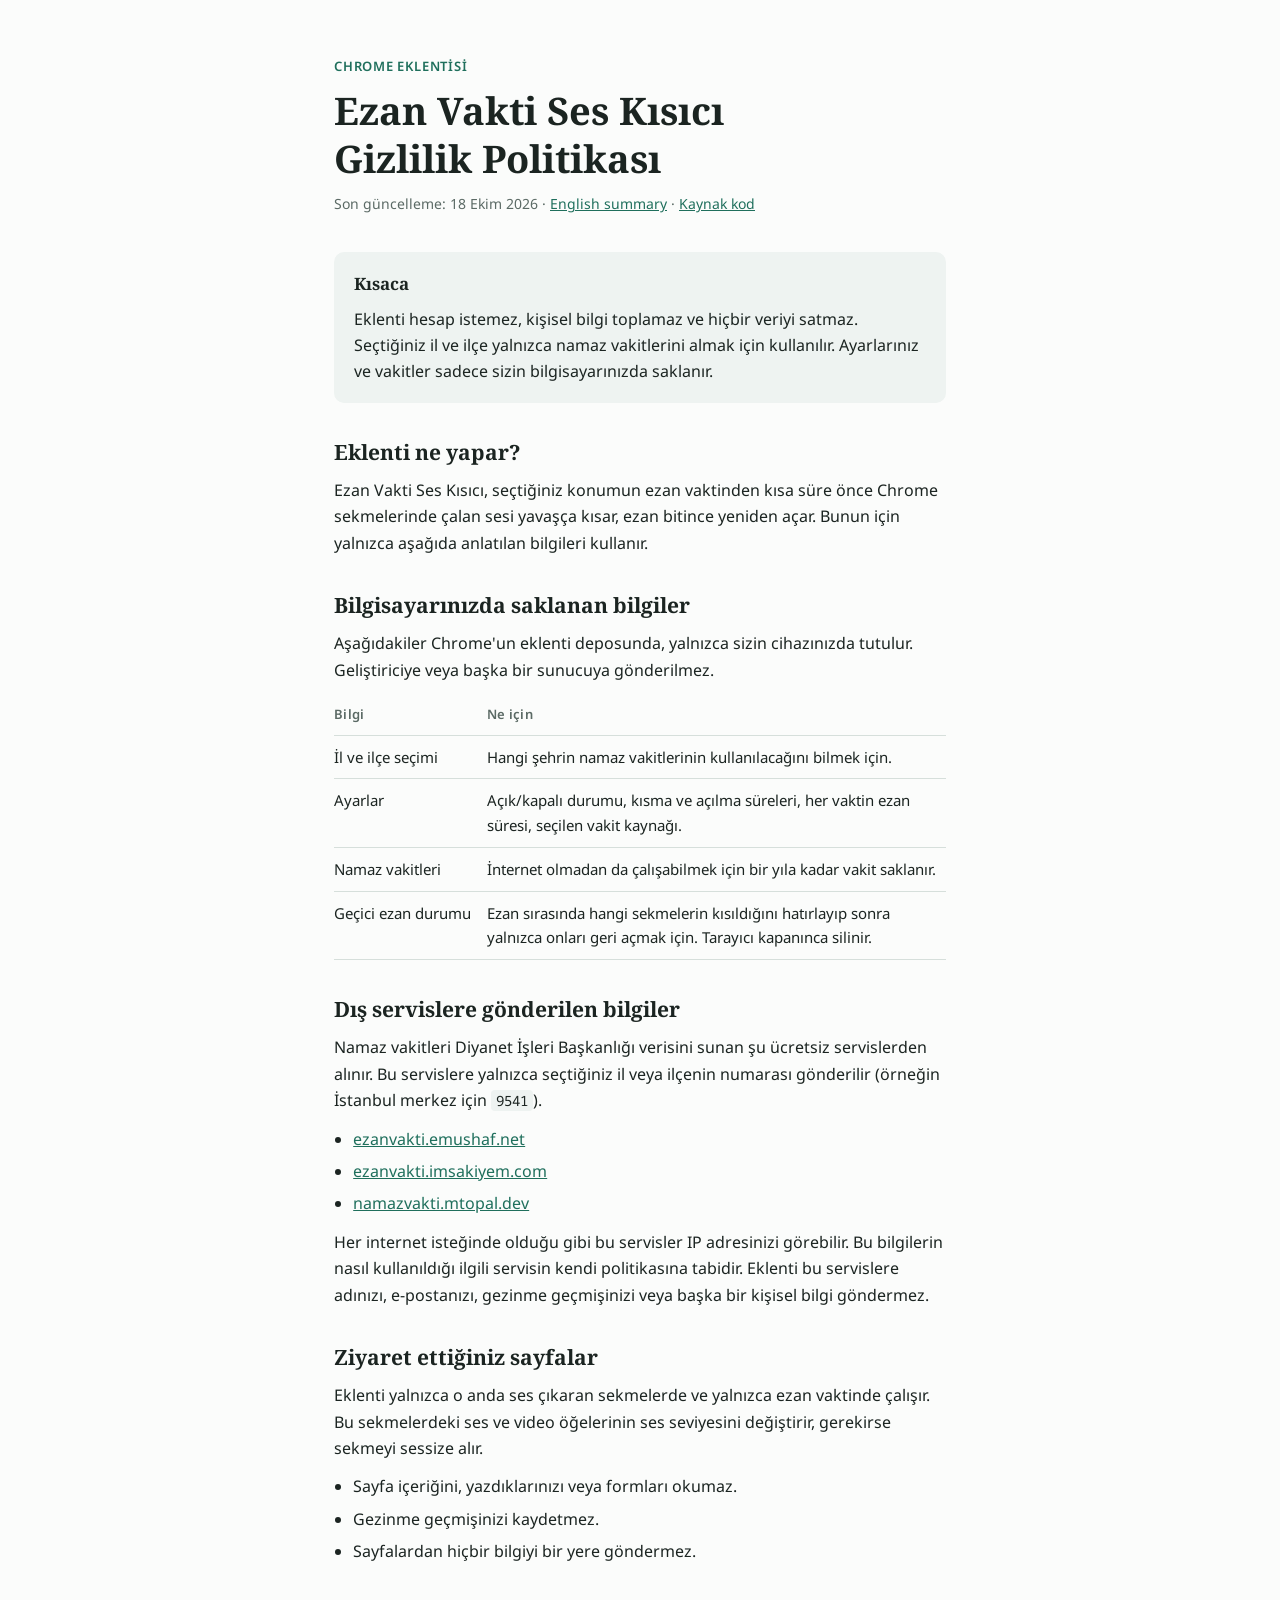
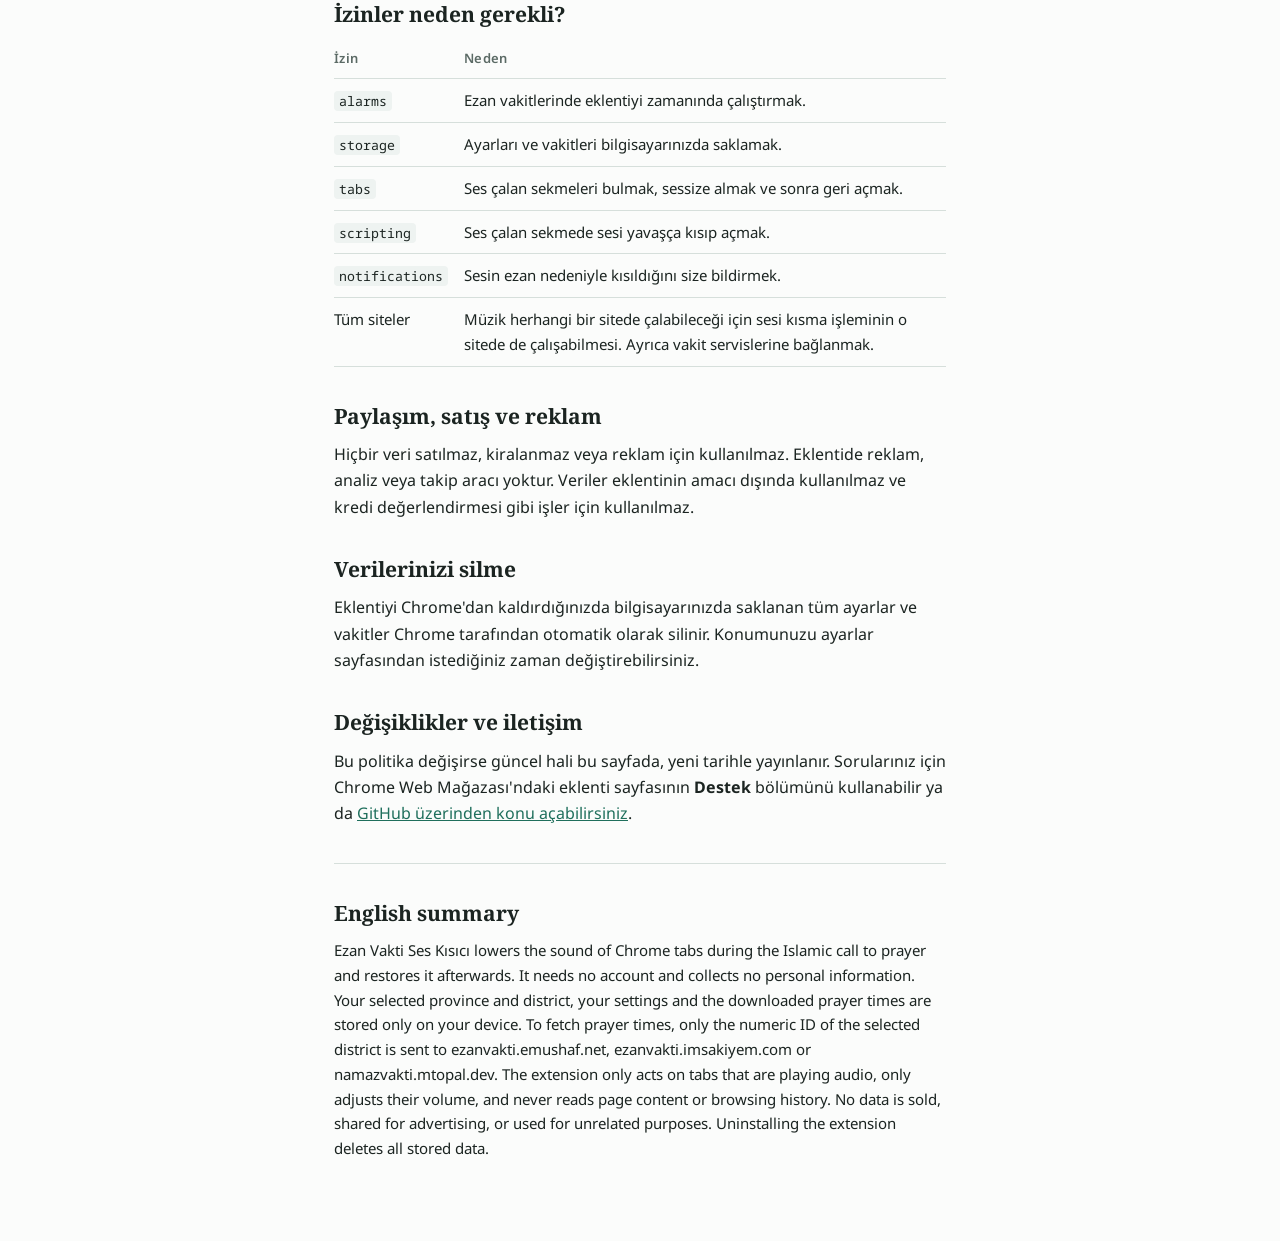
==== docs/gizlilik.html @ f0331356 "Ezan Vakti Ses Kısıcı Chrome eklentisi Ezan vakitlerinde tarayıcı sekmelerindeki sesi yavaşça kısan," ====
<!doctype html>
<html lang="tr">
<head>
<meta charset="utf-8">
<meta name="viewport" content="width=device-width, initial-scale=1">
<title>Ezan Vakti Ses Kısıcı Gizlilik Politikası</title>
<link rel="preconnect" href="https://fonts.googleapis.com">
<link rel="preconnect" href="https://fonts.gstatic.com" crossorigin>
<link rel="stylesheet" href="https://fonts.googleapis.com/css2?family=Noto+Sans:wght@400;600&family=Noto+Serif:wght@600;700&family=Noto+Sans+Mono:wght@400&display=swap">
<style>
  /* Layout: tek sütun belge, sağda dar bir "özet" bandı yok; başta kısa özet kutusu, sonra numarasız bölümler */
  :root {
    --bg: #fbfcfb;
    --surface: #eef3f1;
    --fg: #1b2421;
    --muted: #5b6a65;
    --rule: #d6dfdb;
    --accent: #1f6f5c;
    --font-display: "Noto Serif", Georgia, "Times New Roman", serif;
    --font-body: "Noto Sans", "Segoe UI", system-ui, sans-serif;
    --font-mono: "Noto Sans Mono", ui-monospace, Consolas, monospace;
  }
  @media (prefers-color-scheme: dark) {
    :root:not([data-theme="light"]) {
      --bg: #121816; --surface: #1b2421; --fg: #e3ebe8; --muted: #9db0a9; --rule: #2c3833; --accent: #5cc1a4;
      color-scheme: dark;
    }
  }
  :root[data-theme="dark"] {
    --bg: #121816; --surface: #1b2421; --fg: #e3ebe8; --muted: #9db0a9; --rule: #2c3833; --accent: #5cc1a4;
    color-scheme: dark;
  }

  body {
    background: var(--bg);
    color: var(--fg);
    font: 16px/1.65 var(--font-body);
    padding-left: max(16px, env(safe-area-inset-left, 0px));
    padding-right: max(16px, env(safe-area-inset-right, 0px));
  }
  main { max-width: 68ch; margin: 0 auto; padding-block: 48px 72px; display: grid; gap: 36px; }
  header { display: grid; gap: 10px; }
  .eyebrow { font-size: 13px; letter-spacing: .06em; text-transform: uppercase; color: var(--accent); font-weight: 600; }
  h1, h2 { font-family: var(--font-display); text-wrap: balance; margin: 0; line-height: 1.25; }
  h1 { font-size: clamp(28px, 5vw, 38px); }
  h2 { font-size: 21px; }
  p, ul { margin: 0; }
  ul { padding-left: 1.2em; display: grid; gap: 6px; }
  section { display: grid; gap: 12px; min-width: 0; }
  .meta { color: var(--muted); font-size: 14px; }
  a { color: var(--accent); }
  a:focus-visible { outline: 2px solid var(--accent); outline-offset: 2px; border-radius: 2px; }
  code { font-family: var(--font-mono); font-size: .88em; background: var(--surface); padding: 1px 5px; border-radius: 4px; }

  .summary { background: var(--surface); border-radius: 10px; padding: 18px 20px; display: grid; gap: 8px; }
  .summary strong { font-family: var(--font-display); font-size: 17px; }

  .table-wrap { overflow-x: auto; }
  table { width: 100%; border-collapse: collapse; font-size: 15px; }
  th, td { text-align: left; vertical-align: top; padding: 9px 10px 9px 0; border-bottom: 1px solid var(--rule); }
  th { font-size: 13px; color: var(--muted); font-weight: 600; letter-spacing: .02em; }
  td:first-child { white-space: nowrap; padding-right: 16px; }

  hr { border: 0; border-top: 1px solid var(--rule); margin: 0; }
  #en { font-size: 15px; }
</style>
</head>
<body>

<main>
  <header>
    <div class="eyebrow">Chrome eklentisi</div>
    <h1>Ezan Vakti Ses Kısıcı Gizlilik Politikası</h1>
    <p class="meta">Son güncelleme: 18 Ekim 2026 · <a href="#en">English summary</a> · <a href="https://github.com/enzifiri/ezan-vakti-ses-kisici">Kaynak kod</a></p>
  </header>

  <div class="summary">
    <strong>Kısaca</strong>
    <p>Eklenti hesap istemez, kişisel bilgi toplamaz ve hiçbir veriyi satmaz. Seçtiğiniz il ve ilçe yalnızca namaz vakitlerini almak için kullanılır. Ayarlarınız ve vakitler sadece sizin bilgisayarınızda saklanır.</p>
  </div>

  <section>
    <h2>Eklenti ne yapar?</h2>
    <p>Ezan Vakti Ses Kısıcı, seçtiğiniz konumun ezan vaktinden kısa süre önce Chrome sekmelerinde çalan sesi yavaşça kısar, ezan bitince yeniden açar. Bunun için yalnızca aşağıda anlatılan bilgileri kullanır.</p>
  </section>

  <section>
    <h2>Bilgisayarınızda saklanan bilgiler</h2>
    <p>Aşağıdakiler Chrome'un eklenti deposunda, yalnızca sizin cihazınızda tutulur. Geliştiriciye veya başka bir sunucuya gönderilmez.</p>
    <div class="table-wrap">
      <table>
        <thead><tr><th>Bilgi</th><th>Ne için</th></tr></thead>
        <tbody>
          <tr><td>İl ve ilçe seçimi</td><td>Hangi şehrin namaz vakitlerinin kullanılacağını bilmek için.</td></tr>
          <tr><td>Ayarlar</td><td>Açık/kapalı durumu, kısma ve açılma süreleri, her vaktin ezan süresi, seçilen vakit kaynağı.</td></tr>
          <tr><td>Namaz vakitleri</td><td>İnternet olmadan da çalışabilmek için bir yıla kadar vakit saklanır.</td></tr>
          <tr><td>Geçici ezan durumu</td><td>Ezan sırasında hangi sekmelerin kısıldığını hatırlayıp sonra yalnızca onları geri açmak için. Tarayıcı kapanınca silinir.</td></tr>
        </tbody>
      </table>
    </div>
  </section>

  <section>
    <h2>Dış servislere gönderilen bilgiler</h2>
    <p>Namaz vakitleri Diyanet İşleri Başkanlığı verisini sunan şu ücretsiz servislerden alınır. Bu servislere yalnızca seçtiğiniz il veya ilçenin numarası gönderilir (örneğin İstanbul merkez için <code>9541</code>).</p>
    <ul>
      <li><a href="https://ezanvakti.emushaf.net" target="_blank" rel="noopener">ezanvakti.emushaf.net</a></li>
      <li><a href="https://ezanvakti.imsakiyem.com" target="_blank" rel="noopener">ezanvakti.imsakiyem.com</a></li>
      <li><a href="https://namazvakti.mtopal.dev" target="_blank" rel="noopener">namazvakti.mtopal.dev</a></li>
    </ul>
    <p>Her internet isteğinde olduğu gibi bu servisler IP adresinizi görebilir. Bu bilgilerin nasıl kullanıldığı ilgili servisin kendi politikasına tabidir. Eklenti bu servislere adınızı, e-postanızı, gezinme geçmişinizi veya başka bir kişisel bilgi göndermez.</p>
  </section>

  <section>
    <h2>Ziyaret ettiğiniz sayfalar</h2>
    <p>Eklenti yalnızca o anda ses çıkaran sekmelerde ve yalnızca ezan vaktinde çalışır. Bu sekmelerdeki ses ve video öğelerinin ses seviyesini değiştirir, gerekirse sekmeyi sessize alır.</p>
    <ul>
      <li>Sayfa içeriğini, yazdıklarınızı veya formları okumaz.</li>
      <li>Gezinme geçmişinizi kaydetmez.</li>
      <li>Sayfalardan hiçbir bilgiyi bir yere göndermez.</li>
    </ul>
  </section>

  <section>
    <h2>İzinler neden gerekli?</h2>
    <div class="table-wrap">
      <table>
        <thead><tr><th>İzin</th><th>Neden</th></tr></thead>
        <tbody>
          <tr><td><code>alarms</code></td><td>Ezan vakitlerinde eklentiyi zamanında çalıştırmak.</td></tr>
          <tr><td><code>storage</code></td><td>Ayarları ve vakitleri bilgisayarınızda saklamak.</td></tr>
          <tr><td><code>tabs</code></td><td>Ses çalan sekmeleri bulmak, sessize almak ve sonra geri açmak.</td></tr>
          <tr><td><code>scripting</code></td><td>Ses çalan sekmede sesi yavaşça kısıp açmak.</td></tr>
          <tr><td><code>notifications</code></td><td>Sesin ezan nedeniyle kısıldığını size bildirmek.</td></tr>
          <tr><td>Tüm siteler</td><td>Müzik herhangi bir sitede çalabileceği için sesi kısma işleminin o sitede de çalışabilmesi. Ayrıca vakit servislerine bağlanmak.</td></tr>
        </tbody>
      </table>
    </div>
  </section>

  <section>
    <h2>Paylaşım, satış ve reklam</h2>
    <p>Hiçbir veri satılmaz, kiralanmaz veya reklam için kullanılmaz. Eklentide reklam, analiz veya takip aracı yoktur. Veriler eklentinin amacı dışında kullanılmaz ve kredi değerlendirmesi gibi işler için kullanılmaz.</p>
  </section>

  <section>
    <h2>Verilerinizi silme</h2>
    <p>Eklentiyi Chrome'dan kaldırdığınızda bilgisayarınızda saklanan tüm ayarlar ve vakitler Chrome tarafından otomatik olarak silinir. Konumunuzu ayarlar sayfasından istediğiniz zaman değiştirebilirsiniz.</p>
  </section>

  <section>
    <h2>Değişiklikler ve iletişim</h2>
    <p>Bu politika değişirse güncel hali bu sayfada, yeni tarihle yayınlanır. Sorularınız için Chrome Web Mağazası'ndaki eklenti sayfasının <strong>Destek</strong> bölümünü kullanabilir ya da <a href="https://github.com/enzifiri/ezan-vakti-ses-kisici/issues">GitHub üzerinden konu açabilirsiniz</a>.</p>
  </section>

  <hr>

  <section id="en" lang="en">
    <h2>English summary</h2>
    <p>Ezan Vakti Ses Kısıcı lowers the sound of Chrome tabs during the Islamic call to prayer and restores it afterwards. It needs no account and collects no personal information. Your selected province and district, your settings and the downloaded prayer times are stored only on your device. To fetch prayer times, only the numeric ID of the selected district is sent to ezanvakti.emushaf.net, ezanvakti.imsakiyem.com or namazvakti.mtopal.dev. The extension only acts on tabs that are playing audio, only adjusts their volume, and never reads page content or browsing history. No data is sold, shared for advertising, or used for unrelated purposes. Uninstalling the extension deletes all stored data.</p>
  </section>
</main>
</body>
</html>
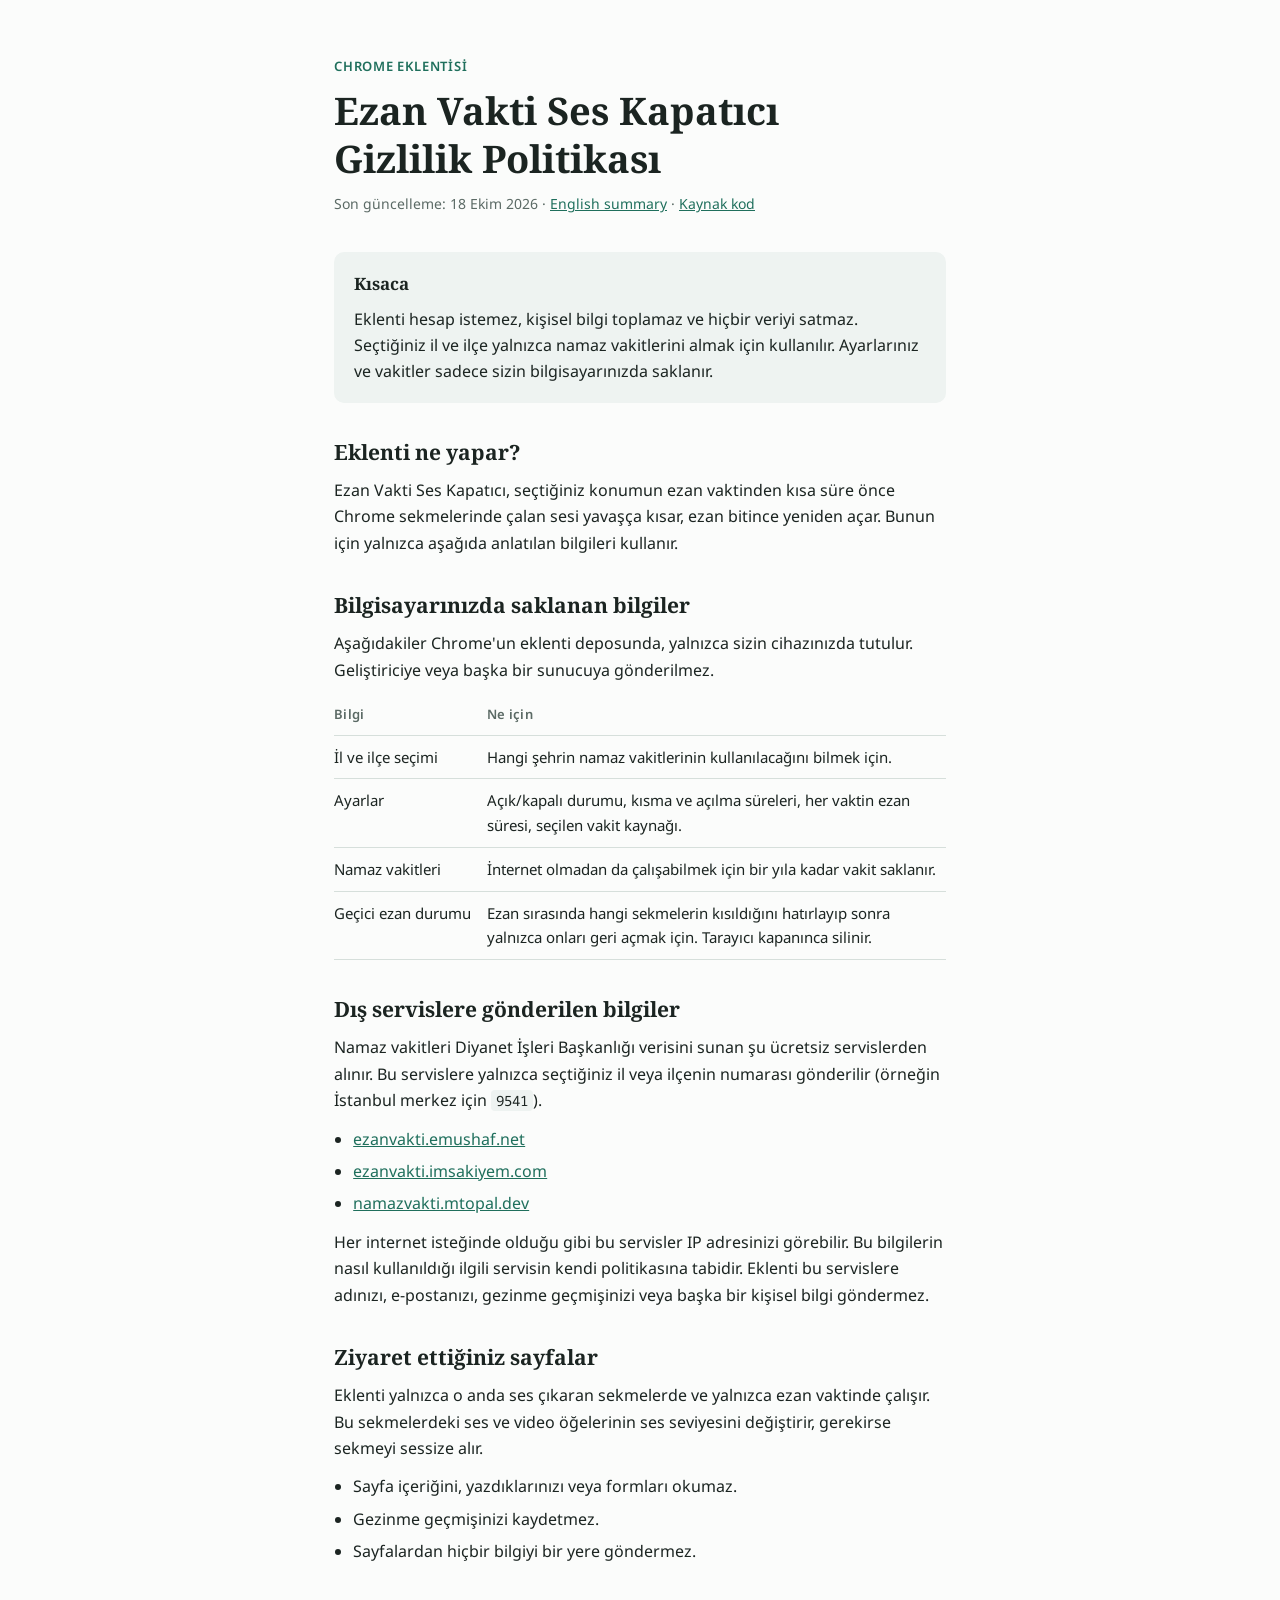
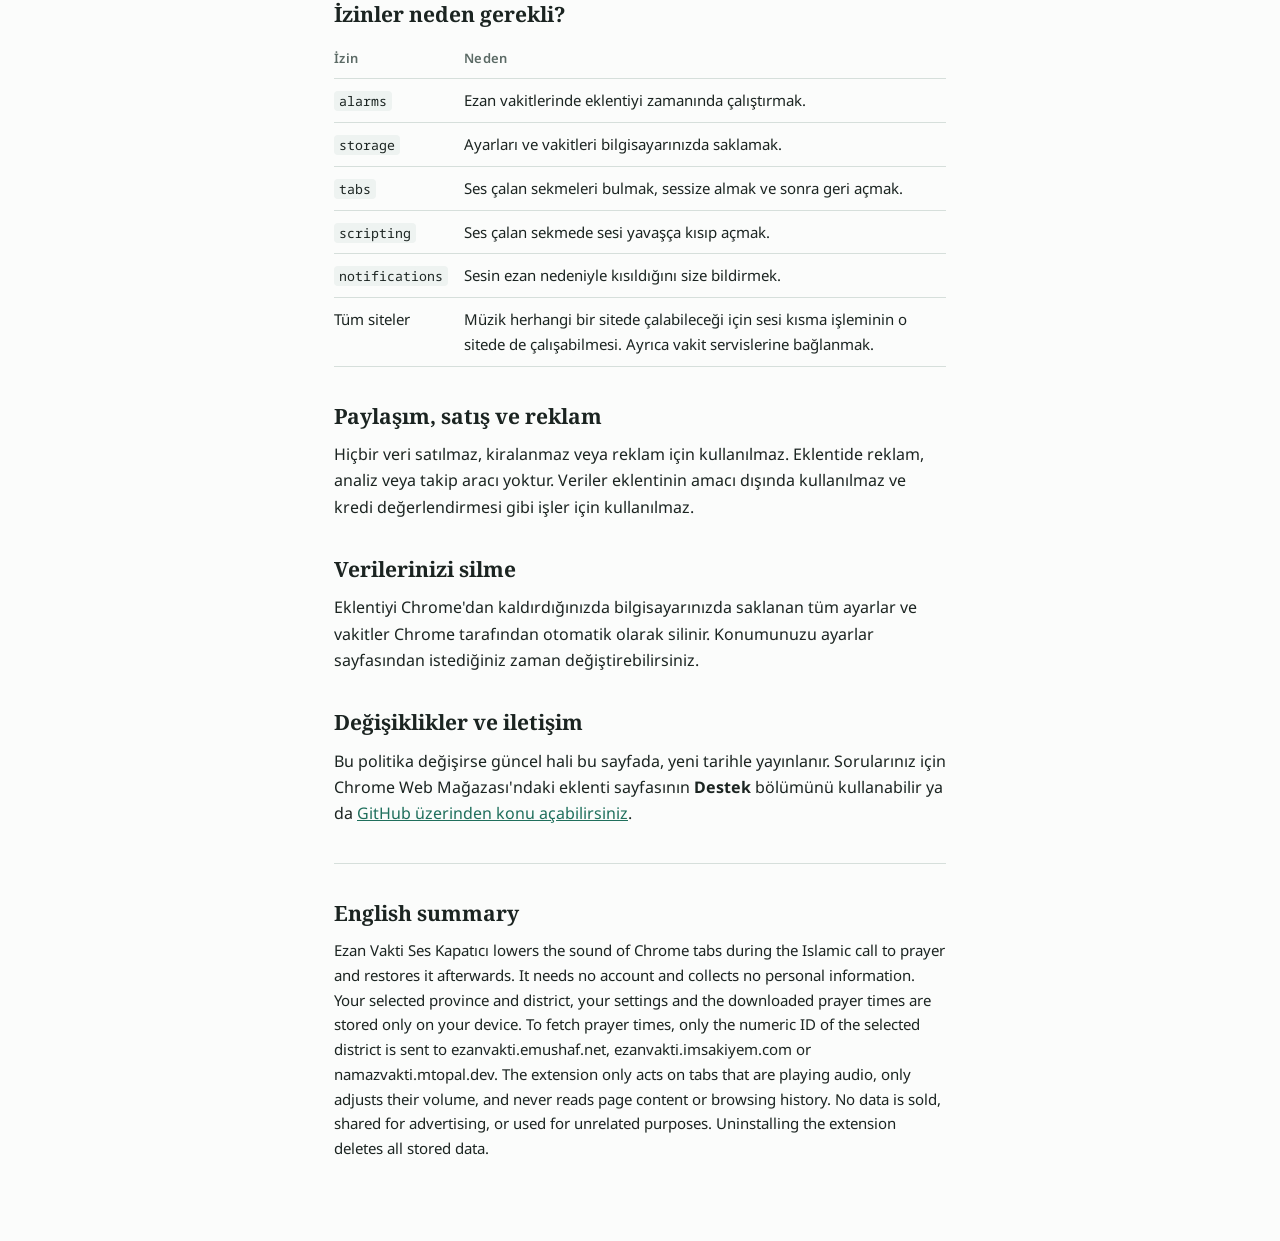
==== commit 83b03072: "Adı Ezan Vakti Ses Kapatıcı olarak değiştir, sürüm 1.0.1 Manifest, arayüz başlıkları, gizlilik sayfa" ====
--- a/docs/gizlilik.html
+++ b/docs/gizlilik.html
@@ -3,7 +3,7 @@
 <head>
 <meta charset="utf-8">
 <meta name="viewport" content="width=device-width, initial-scale=1">
-<title>Ezan Vakti Ses Kısıcı Gizlilik Politikası</title>
+<title>Ezan Vakti Ses Kapatıcı Gizlilik Politikası</title>
 <link rel="preconnect" href="https://fonts.googleapis.com">
 <link rel="preconnect" href="https://fonts.gstatic.com" crossorigin>
 <link rel="stylesheet" href="https://fonts.googleapis.com/css2?family=Noto+Sans:wght@400;600&family=Noto+Serif:wght@600;700&family=Noto+Sans+Mono:wght@400&display=swap">
@@ -70,7 +70,7 @@
 <main>
   <header>
     <div class="eyebrow">Chrome eklentisi</div>
-    <h1>Ezan Vakti Ses Kısıcı Gizlilik Politikası</h1>
+    <h1>Ezan Vakti Ses Kapatıcı Gizlilik Politikası</h1>
     <p class="meta">Son güncelleme: 18 Ekim 2026 · <a href="#en">English summary</a> · <a href="https://github.com/enzifiri/ezan-vakti-ses-kisici">Kaynak kod</a></p>
   </header>
 
@@ -81,7 +81,7 @@
 
   <section>
     <h2>Eklenti ne yapar?</h2>
-    <p>Ezan Vakti Ses Kısıcı, seçtiğiniz konumun ezan vaktinden kısa süre önce Chrome sekmelerinde çalan sesi yavaşça kısar, ezan bitince yeniden açar. Bunun için yalnızca aşağıda anlatılan bilgileri kullanır.</p>
+    <p>Ezan Vakti Ses Kapatıcı, seçtiğiniz konumun ezan vaktinden kısa süre önce Chrome sekmelerinde çalan sesi yavaşça kısar, ezan bitince yeniden açar. Bunun için yalnızca aşağıda anlatılan bilgileri kullanır.</p>
   </section>
 
   <section>
@@ -157,7 +157,7 @@
 
   <section id="en" lang="en">
     <h2>English summary</h2>
-    <p>Ezan Vakti Ses Kısıcı lowers the sound of Chrome tabs during the Islamic call to prayer and restores it afterwards. It needs no account and collects no personal information. Your selected province and district, your settings and the downloaded prayer times are stored only on your device. To fetch prayer times, only the numeric ID of the selected district is sent to ezanvakti.emushaf.net, ezanvakti.imsakiyem.com or namazvakti.mtopal.dev. The extension only acts on tabs that are playing audio, only adjusts their volume, and never reads page content or browsing history. No data is sold, shared for advertising, or used for unrelated purposes. Uninstalling the extension deletes all stored data.</p>
+    <p>Ezan Vakti Ses Kapatıcı lowers the sound of Chrome tabs during the Islamic call to prayer and restores it afterwards. It needs no account and collects no personal information. Your selected province and district, your settings and the downloaded prayer times are stored only on your device. To fetch prayer times, only the numeric ID of the selected district is sent to ezanvakti.emushaf.net, ezanvakti.imsakiyem.com or namazvakti.mtopal.dev. The extension only acts on tabs that are playing audio, only adjusts their volume, and never reads page content or browsing history. No data is sold, shared for advertising, or used for unrelated purposes. Uninstalling the extension deletes all stored data.</p>
   </section>
 </main>
 </body>
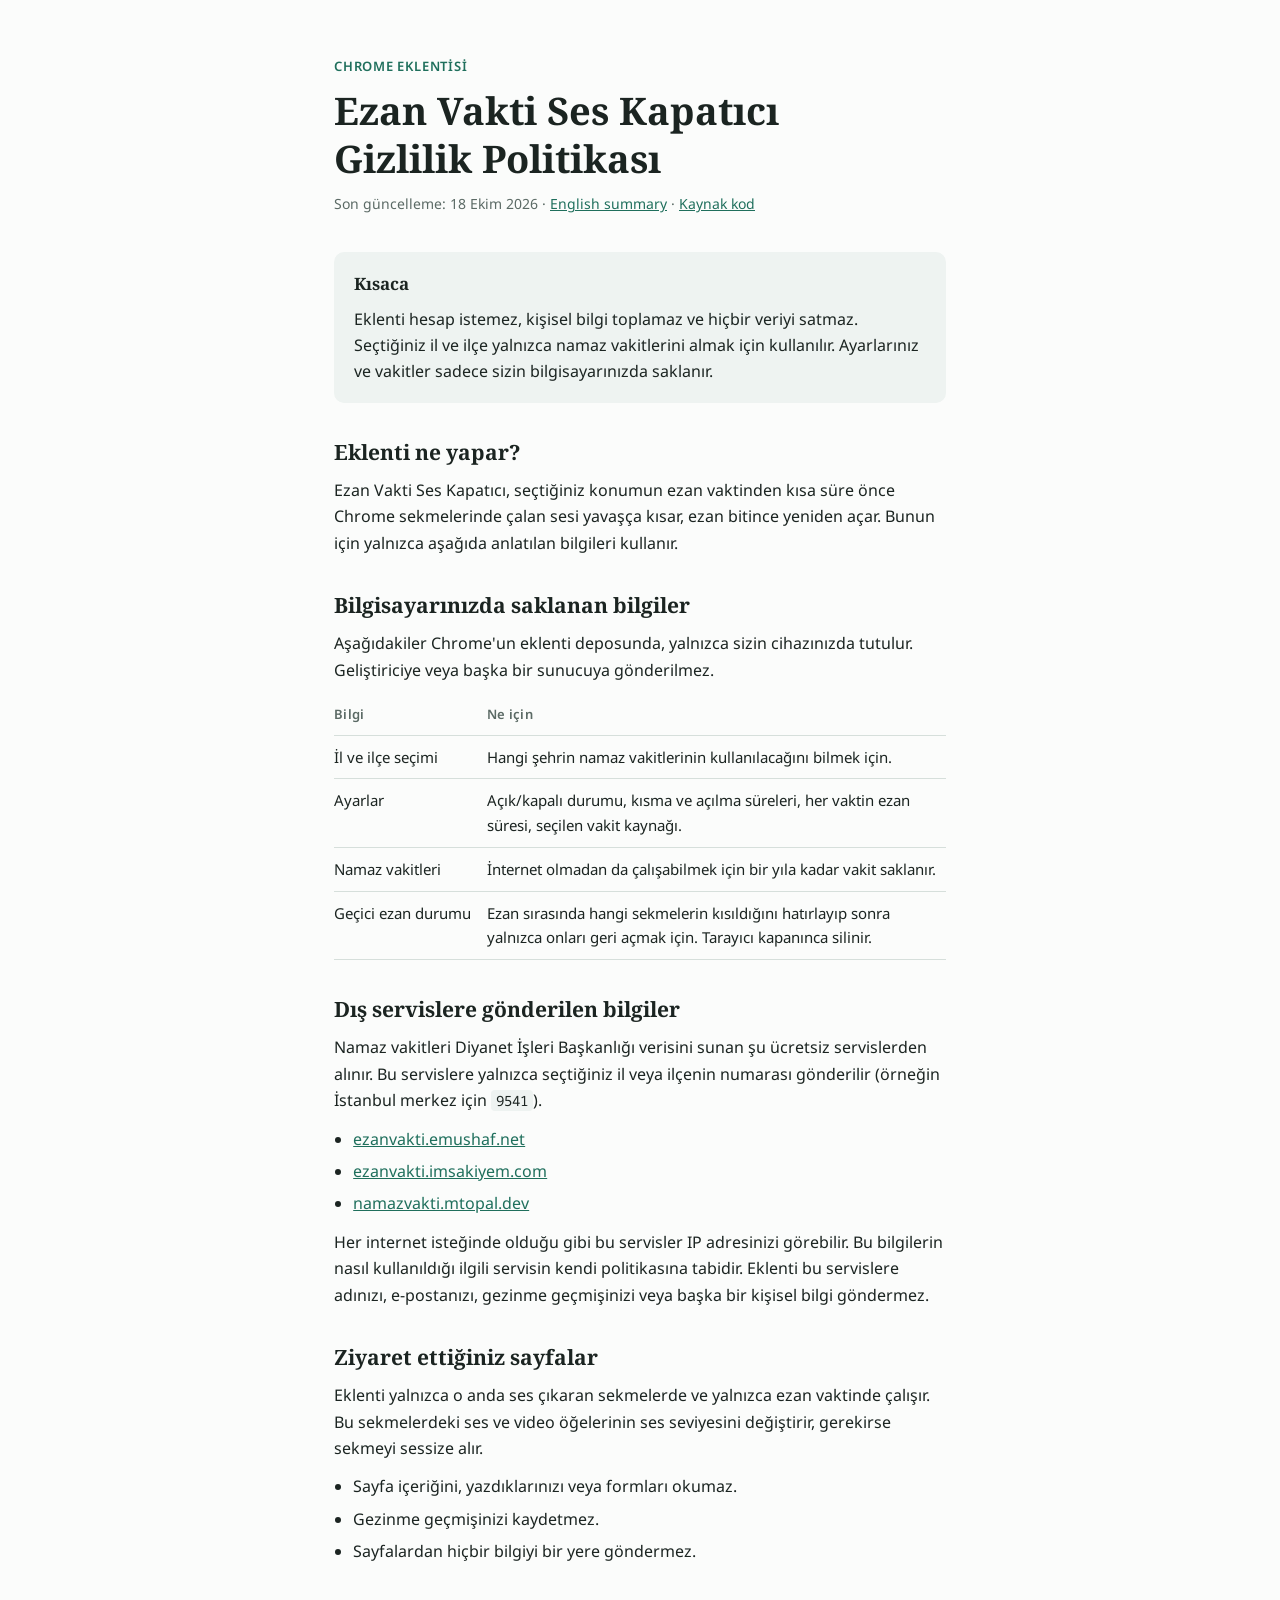
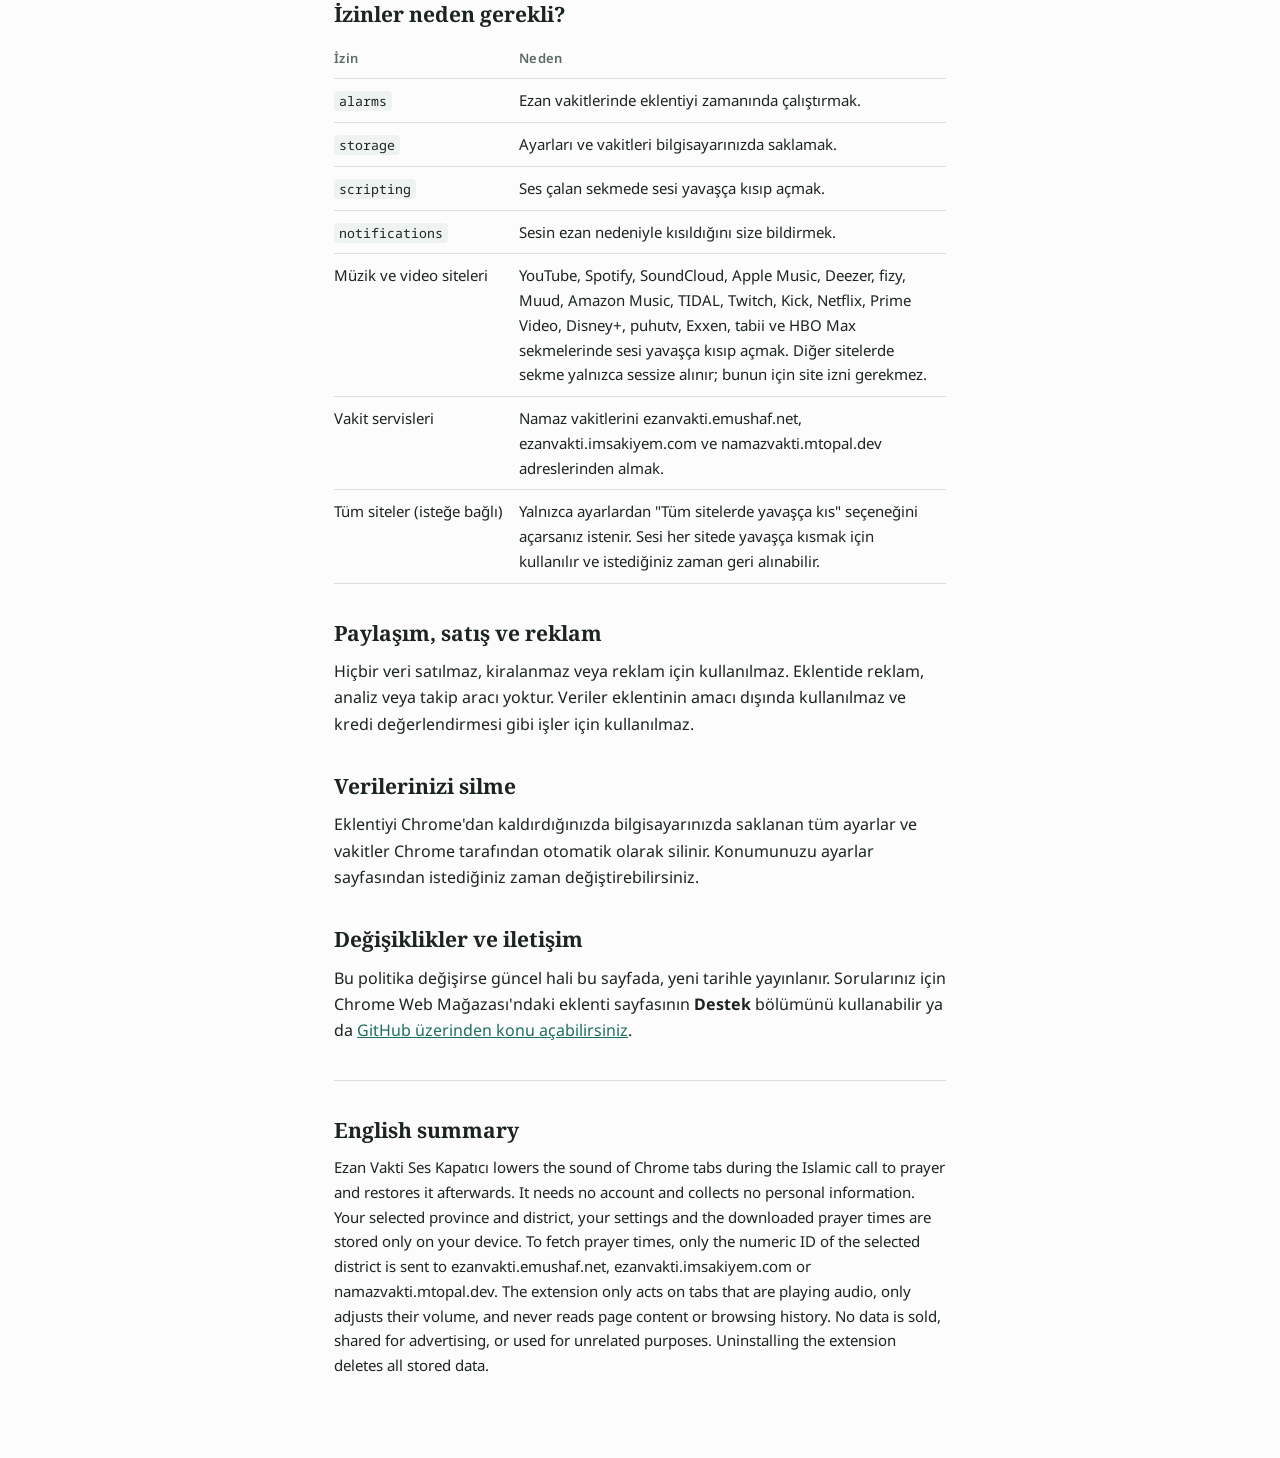
==== commit 080228c3: "Tüm siteler iznini kaldır, sürüm 1.0.2 Chrome Web Mağazası'nın geniş ana makine izni uyarısı için: -" ====
--- a/docs/gizlilik.html
+++ b/docs/gizlilik.html
@@ -129,10 +129,11 @@
         <tbody>
           <tr><td><code>alarms</code></td><td>Ezan vakitlerinde eklentiyi zamanında çalıştırmak.</td></tr>
           <tr><td><code>storage</code></td><td>Ayarları ve vakitleri bilgisayarınızda saklamak.</td></tr>
-          <tr><td><code>tabs</code></td><td>Ses çalan sekmeleri bulmak, sessize almak ve sonra geri açmak.</td></tr>
           <tr><td><code>scripting</code></td><td>Ses çalan sekmede sesi yavaşça kısıp açmak.</td></tr>
           <tr><td><code>notifications</code></td><td>Sesin ezan nedeniyle kısıldığını size bildirmek.</td></tr>
-          <tr><td>Tüm siteler</td><td>Müzik herhangi bir sitede çalabileceği için sesi kısma işleminin o sitede de çalışabilmesi. Ayrıca vakit servislerine bağlanmak.</td></tr>
+          <tr><td>Müzik ve video siteleri</td><td>YouTube, Spotify, SoundCloud, Apple Music, Deezer, fizy, Muud, Amazon Music, TIDAL, Twitch, Kick, Netflix, Prime Video, Disney+, puhutv, Exxen, tabii ve HBO Max sekmelerinde sesi yavaşça kısıp açmak. Diğer sitelerde sekme yalnızca sessize alınır; bunun için site izni gerekmez.</td></tr>
+          <tr><td>Vakit servisleri</td><td>Namaz vakitlerini ezanvakti.emushaf.net, ezanvakti.imsakiyem.com ve namazvakti.mtopal.dev adreslerinden almak.</td></tr>
+          <tr><td>Tüm siteler (isteğe bağlı)</td><td>Yalnızca ayarlardan "Tüm sitelerde yavaşça kıs" seçeneğini açarsanız istenir. Sesi her sitede yavaşça kısmak için kullanılır ve istediğiniz zaman geri alınabilir.</td></tr>
         </tbody>
       </table>
     </div>
